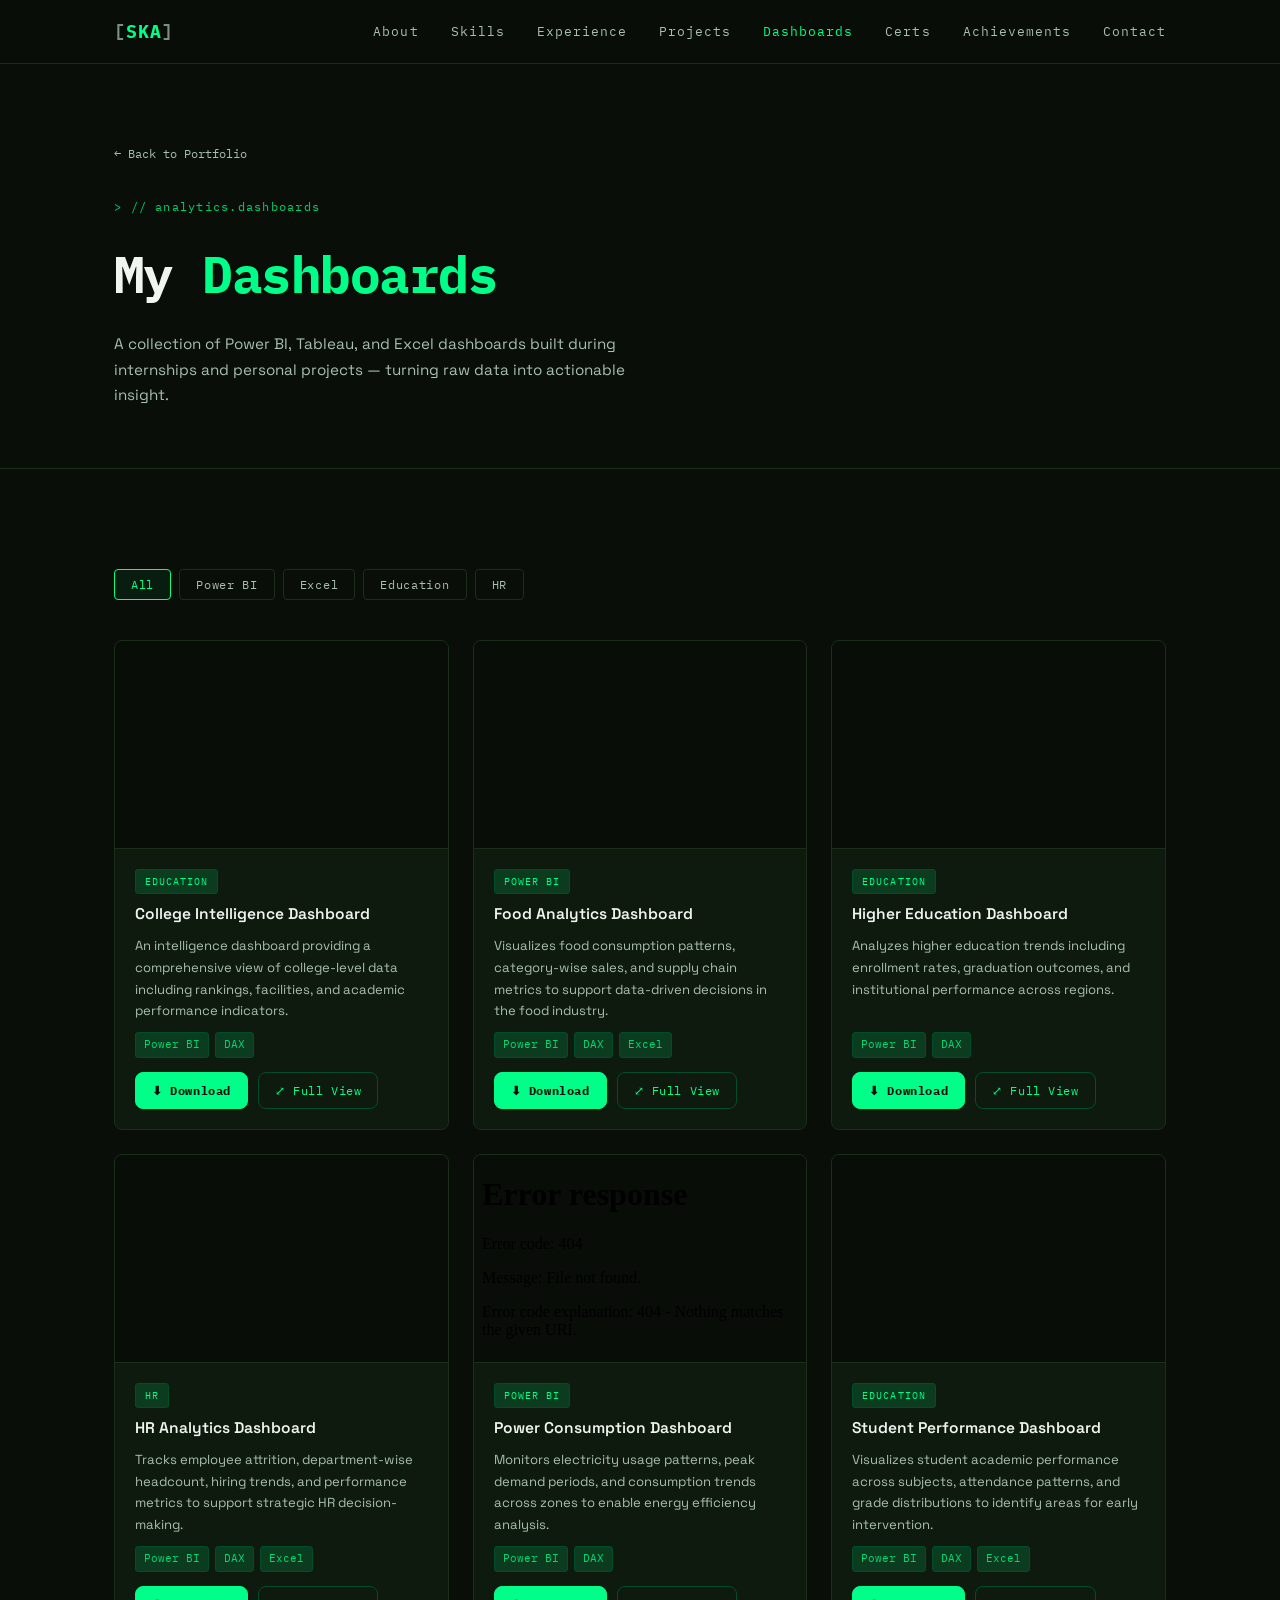
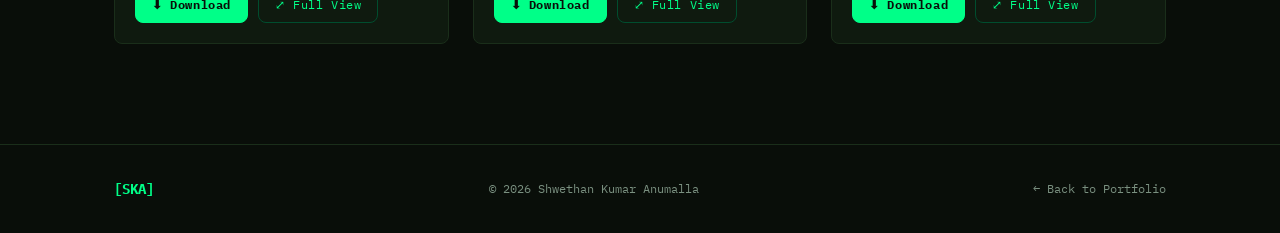
==== dashboards.html @ 6620950d "Added dashboard files" ====
<!DOCTYPE html>
<html lang="en">
<head>
  <meta charset="UTF-8" />
  <meta name="viewport" content="width=device-width, initial-scale=1.0" />
  <title>Dashboards – Shwethan Kumar Anumalla</title>
  <link rel="preconnect" href="https://fonts.googleapis.com" />
  <link rel="preconnect" href="https://fonts.gstatic.com" crossorigin />
  <link href="https://fonts.googleapis.com/css2?family=IBM+Plex+Mono:ital,wght@0,400;0,500;0,600;0,700;1,400&family=Space+Grotesk:wght@300;400;500;600;700&display=swap" rel="stylesheet" />
  <link rel="stylesheet" href="style.css" />
  <style>
    /* ── PAGE-SPECIFIC STYLES ── */
    .dash-hero {
      padding: 140px 0 60px;
      background: var(--bg);
      border-bottom: 1px solid var(--border);
    }
    .dash-hero-tag {
      font-family: var(--font-mono);
      font-size: 0.78rem;
      color: var(--green);
      letter-spacing: 0.1em;
      margin-bottom: 16px;
      opacity: 0.8;
    }
    .dash-hero-tag::before { content: '> '; }
    .dash-hero-title {
      font-family: var(--font-mono);
      font-size: clamp(1.8rem, 5vw, 3.2rem);
      font-weight: 700;
      letter-spacing: -0.03em;
      margin-bottom: 14px;
    }
    .dash-hero-title span { color: var(--green); }
    .dash-hero-sub {
      font-size: 0.95rem;
      color: var(--gray-light);
      max-width: 560px;
      line-height: 1.7;
    }

    /* ── FILTER BAR ── */
    .dash-filters {
      display: flex;
      flex-wrap: wrap;
      gap: 8px;
      margin-bottom: 40px;
    }
    .dash-filter {
      font-family: var(--font-mono);
      font-size: 0.73rem;
      padding: 7px 16px;
      border-radius: 4px;
      border: 1px solid var(--border);
      background: transparent;
      color: var(--gray-light);
      cursor: pointer;
      transition: all var(--transition);
      letter-spacing: 0.06em;
    }
    .dash-filter:hover,
    .dash-filter.active {
      border-color: var(--green);
      color: var(--green);
      background: rgba(0,255,136,0.06);
    }

    /* ── DASHBOARD GRID ── */
    .dash-grid {
      display: grid;
      grid-template-columns: repeat(auto-fill, minmax(320px, 1fr));
      gap: 24px;
    }

    /* ── DASHBOARD CARD ── */
    .dash-card {
      background: var(--card);
      border: 1px solid var(--border);
      border-radius: var(--radius);
      overflow: hidden;
      transition: all var(--transition);
      display: flex;
      flex-direction: column;
    }
    .dash-card:hover {
      border-color: var(--green-dark);
      box-shadow: 0 8px 40px rgba(0,255,136,0.1);
      transform: translateY(-4px);
    }
    .dash-card.hidden { display: none; }

    /* PDF preview area */
    .dash-preview {
      position: relative;
      width: 100%;
      aspect-ratio: 16 / 10;
      background: #080d08;
      border-bottom: 1px solid var(--border);
      overflow: hidden;
    }
    .dash-preview iframe {
      width: 100%;
      height: 100%;
      border: none;
      pointer-events: none;
    }
    .dash-preview-overlay {
      position: absolute;
      inset: 0;
      display: flex;
      align-items: center;
      justify-content: center;
      background: rgba(9,14,9,0.55);
      opacity: 0;
      transition: opacity var(--transition);
      cursor: pointer;
    }
    .dash-card:hover .dash-preview-overlay { opacity: 1; }
    .dash-preview-btn {
      font-family: var(--font-mono);
      font-size: 0.78rem;
      padding: 10px 22px;
      border-radius: var(--radius);
      border: 1px solid var(--green);
      color: var(--green);
      background: rgba(9,14,9,0.85);
      cursor: pointer;
      letter-spacing: 0.06em;
      transition: background var(--transition);
    }
    .dash-preview-btn:hover { background: rgba(0,255,136,0.12); }

    /* Card body */
    .dash-body {
      padding: 20px;
      flex: 1;
      display: flex;
      flex-direction: column;
      gap: 10px;
    }
    .dash-cat-badge {
      font-family: var(--font-mono);
      font-size: 0.65rem;
      letter-spacing: 0.1em;
      text-transform: uppercase;
      color: var(--green);
      background: var(--green-dim);
      border: 1px solid var(--green-dark);
      padding: 3px 9px;
      border-radius: 3px;
      width: fit-content;
    }
    .dash-title {
      font-size: 0.97rem;
      font-weight: 600;
      color: var(--white);
      line-height: 1.35;
    }
    .dash-desc {
      font-size: 0.82rem;
      color: var(--gray-light);
      line-height: 1.65;
      flex: 1;
    }
    .dash-tools {
      display: flex;
      flex-wrap: wrap;
      gap: 6px;
    }
    .dash-tool-tag {
      font-family: var(--font-mono);
      font-size: 0.68rem;
      padding: 3px 8px;
      border-radius: 3px;
      background: var(--green-dim);
      border: 1px solid var(--green-dark);
      color: var(--green-text);
    }
    .dash-actions {
      display: flex;
      gap: 10px;
      margin-top: 4px;
    }
    .dash-btn {
      font-family: var(--font-mono);
      font-size: 0.73rem;
      padding: 8px 16px;
      border-radius: var(--radius);
      cursor: pointer;
      transition: all var(--transition);
      letter-spacing: 0.05em;
      border: 1px solid var(--green-dark);
      color: var(--green);
      background: transparent;
      text-decoration: none;
      display: inline-flex;
      align-items: center;
      gap: 6px;
    }
    .dash-btn:hover {
      border-color: var(--green);
      background: rgba(0,255,136,0.08);
      box-shadow: 0 0 14px rgba(0,255,136,0.15);
    }
    .dash-btn.primary {
      background: var(--green);
      color: var(--bg);
      font-weight: 700;
      border-color: var(--green);
    }
    .dash-btn.primary:hover {
      background: transparent;
      color: var(--green);
    }

    /* ── LIGHTBOX MODAL ── */
    .modal-overlay {
      position: fixed;
      inset: 0;
      background: rgba(0,0,0,0.88);
      z-index: 2000;
      display: flex;
      align-items: center;
      justify-content: center;
      padding: 24px;
      opacity: 0;
      pointer-events: none;
      transition: opacity 0.25s ease;
    }
    .modal-overlay.open {
      opacity: 1;
      pointer-events: all;
    }
    .modal-box {
      background: var(--card);
      border: 1px solid var(--green-dark);
      border-radius: 10px;
      width: 100%;
      max-width: 960px;
      max-height: 90vh;
      display: flex;
      flex-direction: column;
      overflow: hidden;
      box-shadow: 0 0 60px rgba(0,255,136,0.12);
      transform: scale(0.96);
      transition: transform 0.25s ease;
    }
    .modal-overlay.open .modal-box { transform: scale(1); }
    .modal-header {
      display: flex;
      align-items: center;
      justify-content: space-between;
      padding: 14px 20px;
      border-bottom: 1px solid var(--border);
      background: #0c120c;
    }
    .modal-title {
      font-family: var(--font-mono);
      font-size: 0.82rem;
      color: var(--green);
      letter-spacing: 0.06em;
    }
    .modal-close {
      background: none;
      border: none;
      color: var(--gray-light);
      font-size: 1.3rem;
      cursor: pointer;
      line-height: 1;
      transition: color var(--transition);
      padding: 2px 6px;
    }
    .modal-close:hover { color: var(--green); }
    .modal-iframe-wrap {
      flex: 1;
      overflow: hidden;
    }
    .modal-iframe-wrap iframe {
      width: 100%;
      height: 100%;
      min-height: 70vh;
      border: none;
    }
    .modal-footer {
      padding: 12px 20px;
      border-top: 1px solid var(--border);
      display: flex;
      justify-content: flex-end;
      gap: 10px;
    }

    /* ── BACK LINK ── */
    .back-link {
      display: inline-flex;
      align-items: center;
      gap: 8px;
      font-family: var(--font-mono);
      font-size: 0.78rem;
      color: var(--gray-light);
      transition: color var(--transition);
      margin-bottom: 32px;
    }
    .back-link:hover { color: var(--green); }

    @media (max-width: 768px) {
      .dash-grid { grid-template-columns: 1fr; }
      .modal-box { max-height: 95vh; }
    }
  </style>
</head>
<body>

  <!-- NAVBAR -->
  <nav class="navbar" id="navbar">
    <div class="nav-container">
      <a href="index.html#hero" class="nav-logo">
        <span class="logo-bracket">[</span>SKA<span class="logo-bracket">]</span>
      </a>
      <ul class="nav-links" id="navLinks">
        <li><a href="index.html#about"          class="nav-link">About</a></li>
        <li><a href="index.html#skills"         class="nav-link">Skills</a></li>
        <li><a href="index.html#experience"     class="nav-link">Experience</a></li>
        <li><a href="index.html#projects"       class="nav-link">Projects</a></li>
        <li><a href="dashboards.html"           class="nav-link" style="color:var(--green)">Dashboards</a></li>
        <li><a href="index.html#certifications" class="nav-link">Certs</a></li>
        <li><a href="index.html#achievements"   class="nav-link">Achievements</a></li>
        <li><a href="index.html#contact"        class="nav-link">Contact</a></li>
      </ul>
      <button class="hamburger" id="hamburger" aria-label="Menu">
        <span></span><span></span><span></span>
      </button>
    </div>
  </nav>

  <!-- PAGE HERO -->
  <div class="dash-hero">
    <div class="container">
      <a href="index.html" class="back-link">← Back to Portfolio</a>
      <div class="dash-hero-tag">// analytics.dashboards</div>
      <h1 class="dash-hero-title">My <span>Dashboards</span></h1>
      <p class="dash-hero-sub">A collection of Power BI, Tableau, and Excel dashboards built during internships and personal projects — turning raw data into actionable insight.</p>
    </div>
  </div>

  <!-- DASHBOARDS SECTION -->
  <section class="section">
    <div class="container">

      <!-- Filters -->
      <div class="dash-filters fade-in">
        <button class="dash-filter active" data-filter="all">All</button>
        <button class="dash-filter" data-filter="powerbi">Power BI</button>
        <button class="dash-filter" data-filter="excel">Excel</button>
        <button class="dash-filter" data-filter="education">Education</button>
        <button class="dash-filter" data-filter="hr">HR</button>
      </div>

      <!-- Grid -->
      <div class="dash-grid fade-in" id="dashGrid">

        <!-- 1. College Intelligence Dashboard -->

        <div class="dash-card" data-cat="education">
          <div class="dash-preview">
            <iframe
              src="dashboards/College_Intelligence_Dashboard.pdf"
              title="College Intelligence Dashboard"></iframe>
            <div class="dash-preview-overlay"
              data-pdf="dashboards/College_Intelligence_Dashboard.pdf"
              data-title="College Intelligence Dashboard">
              <button class="dash-preview-btn">⤢ Expand</button>
            </div>
          </div>
          <div class="dash-body">
            <span class="dash-cat-badge">Education</span>
            <div class="dash-title">College Intelligence Dashboard</div>
            <p class="dash-desc">An intelligence dashboard providing a comprehensive view of college-level data including rankings, facilities, and academic performance indicators.</p>
            <div class="dash-tools">
              <span class="dash-tool-tag">Power BI</span>
              <span class="dash-tool-tag">DAX</span>
            </div>
            <div class="dash-actions">
              <a href="dashboards/College_Intelligence_Dashboard.pdf" download class="dash-btn primary">⬇ Download</a>
              <button class="dash-btn open-modal"
                data-pdf="dashboards/College_Intelligence_Dashboard.pdf"
                data-title="College Intelligence Dashboard">⤢ Full View</button>
            </div>
          </div>
        </div>

        <!-- 2. Food Dashboard -->
        <div class="dash-card" data-cat="powerbi">
          <div class="dash-preview">
            <iframe
              src="dashboards/fooddbshwethan.pdf#toolbar=0&navpanes=0&scrollbar=0"
              title="Food Analytics Dashboard"></iframe>
            <div class="dash-preview-overlay"
              data-pdf="dashboards/fooddbshwethan.pdf"
              data-title="Food Analytics Dashboard">
              <button class="dash-preview-btn">⤢ Expand</button>
            </div>
          </div>
          <div class="dash-body">
            <span class="dash-cat-badge">Power BI</span>
            <div class="dash-title">Food Analytics Dashboard</div>
            <p class="dash-desc">Visualizes food consumption patterns, category-wise sales, and supply chain metrics to support data-driven decisions in the food industry.</p>
            <div class="dash-tools">
              <span class="dash-tool-tag">Power BI</span>
              <span class="dash-tool-tag">DAX</span>
              <span class="dash-tool-tag">Excel</span>
            </div>
            <div class="dash-actions">
              <a href="dashboards/fooddbshwethan.pdf" download class="dash-btn primary">⬇ Download</a>
              <button class="dash-btn open-modal"
                data-pdf="dashboards/fooddbshwethan.pdf"
                data-title="Food Analytics Dashboard">⤢ Full View</button>
            </div>
          </div>
        </div>

        <!-- 3. Higher Education Dashboard -->
        <div class="dash-card" data-cat="education">
          <div class="dash-preview">
            <iframe
              src="dashboards/highereducationdbshwethan.pdf#toolbar=0&navpanes=0&scrollbar=0"
              title="Higher Education Dashboard"></iframe>
            <div class="dash-preview-overlay"
              data-pdf="dashboards/highereducationdbshwethan.pdf"
              data-title="Higher Education Dashboard">
              <button class="dash-preview-btn">⤢ Expand</button>
            </div>
          </div>
          <div class="dash-body">
            <span class="dash-cat-badge">Education</span>
            <div class="dash-title">Higher Education Dashboard</div>
            <p class="dash-desc">Analyzes higher education trends including enrollment rates, graduation outcomes, and institutional performance across regions.</p>
            <div class="dash-tools">
              <span class="dash-tool-tag">Power BI</span>
              <span class="dash-tool-tag">DAX</span>
            </div>
            <div class="dash-actions">
              <a href="dashboards/highereducationdbshwethan.pdf" download class="dash-btn primary">⬇ Download</a>
              <button class="dash-btn open-modal"
                data-pdf="dashboards/highereducationdbshwethan.pdf"
                data-title="Higher Education Dashboard">⤢ Full View</button>
            </div>
          </div>
        </div>

        <!-- 4. HR Dashboard -->
        <div class="dash-card" data-cat="hr">
          <div class="dash-preview">
            <iframe
              src="dashboards/hrdashboard.pdf#toolbar=0&navpanes=0&scrollbar=0"
              title="HR Analytics Dashboard"></iframe>
            <div class="dash-preview-overlay"
              data-pdf="dashboards/hrdashboard.pdf"
              data-title="HR Analytics Dashboard">
              <button class="dash-preview-btn">⤢ Expand</button>
            </div>
          </div>
          <div class="dash-body">
            <span class="dash-cat-badge">HR</span>
            <div class="dash-title">HR Analytics Dashboard</div>
            <p class="dash-desc">Tracks employee attrition, department-wise headcount, hiring trends, and performance metrics to support strategic HR decision-making.</p>
            <div class="dash-tools">
              <span class="dash-tool-tag">Power BI</span>
              <span class="dash-tool-tag">DAX</span>
              <span class="dash-tool-tag">Excel</span>
            </div>
            <div class="dash-actions">
              <a href="dashboards/hrdashboard.pdf" download class="dash-btn primary">⬇ Download</a>
              <button class="dash-btn open-modal"
                data-pdf="dashboards/hrdashboard.pdf"
                data-title="HR Analytics Dashboard">⤢ Full View</button>
            </div>
          </div>
        </div>

        <!-- 5. Power Consumption Dashboard -->
        <div class="dash-card" data-cat="powerbi">
          <div class="dash-preview">
            <iframe
              src="dashboards/powerconsumptiondashboard (1).pdf#toolbar=0&navpanes=0&scrollbar=0"
              title="Power Consumption Dashboard"></iframe>
            <div class="dash-preview-overlay"
              data-pdf="dashboards/powerconsumptiondashboard (1).pdf"
              data-title="Power Consumption Dashboard">
              <button class="dash-preview-btn">⤢ Expand</button>
            </div>
          </div>
          <div class="dash-body">
            <span class="dash-cat-badge">Power BI</span>
            <div class="dash-title">Power Consumption Dashboard</div>
            <p class="dash-desc">Monitors electricity usage patterns, peak demand periods, and consumption trends across zones to enable energy efficiency analysis.</p>
            <div class="dash-tools">
              <span class="dash-tool-tag">Power BI</span>
              <span class="dash-tool-tag">DAX</span>
            </div>
            <div class="dash-actions">
              <a href="dashboards/powerconsumptiondashboard (1).pdf" download class="dash-btn primary">⬇ Download</a>
              <button class="dash-btn open-modal"
                data-pdf="dashboards/powerconsumptiondashboard (1).pdf"
                data-title="Power Consumption Dashboard">⤢ Full View</button>
            </div>
          </div>
        </div>

        <!-- 6. Student Performance Dashboard -->
        <div class="dash-card" data-cat="education">
          <div class="dash-preview">
            <iframe
              src="dashboards/studentperformancedbshwethan.pdf#toolbar=0&navpanes=0&scrollbar=0"
              title="Student Performance Dashboard"></iframe>
            <div class="dash-preview-overlay"
              data-pdf="dashboards/studentperformancedbshwethan.pdf"
              data-title="Student Performance Dashboard">
              <button class="dash-preview-btn">⤢ Expand</button>
            </div>
          </div>
          <div class="dash-body">
            <span class="dash-cat-badge">Education</span>
            <div class="dash-title">Student Performance Dashboard</div>
            <p class="dash-desc">Visualizes student academic performance across subjects, attendance patterns, and grade distributions to identify areas for early intervention.</p>
            <div class="dash-tools">
              <span class="dash-tool-tag">Power BI</span>
              <span class="dash-tool-tag">DAX</span>
              <span class="dash-tool-tag">Excel</span>
            </div>
            <div class="dash-actions">
              <a href="dashboards/studentperformancedbshwethan.pdf" download class="dash-btn primary">⬇ Download</a>
              <button class="dash-btn open-modal"
                data-pdf="dashboards/studentperformancedbshwethan.pdf"
                data-title="Student Performance Dashboard">⤢ Full View</button>
            </div>
          </div>
        </div>

      </div>
    </div>
  </section>

  <!-- LIGHTBOX MODAL -->
  <div class="modal-overlay" id="modalOverlay" role="dialog" aria-modal="true" aria-label="Dashboard viewer">
    <div class="modal-box">
      <div class="modal-header">
        <span class="modal-title" id="modalTitle">Dashboard</span>
        <button class="modal-close" id="modalClose" aria-label="Close">✕</button>
      </div>
      <div class="modal-iframe-wrap">
        <iframe id="modalIframe" src="" title="Dashboard PDF viewer"></iframe>
      </div>
      <div class="modal-footer">
        <a id="modalDownload" href="#" download class="dash-btn primary">⬇ Download PDF</a>
        <button class="dash-btn" id="modalCloseBtn">Close</button>
      </div>
    </div>
  </div>

  <!-- FOOTER -->
  <footer class="footer">
    <div class="container">
      <div class="footer-inner">
        <span class="footer-logo">[SKA]</span>
        <span class="footer-copy">© 2026 Shwethan Kumar Anumalla</span>
        <a href="index.html" class="footer-link">← Back to Portfolio</a>
      </div>
    </div>
  </footer>

  <script>
    'use strict';

    // ── NAVBAR ──
    const navbar    = document.getElementById('navbar');
    const hamburger = document.getElementById('hamburger');
    const navLinks  = document.getElementById('navLinks');

    window.addEventListener('scroll', () => {
      navbar.classList.toggle('scrolled', window.scrollY > 40);
    });
    hamburger.addEventListener('click', () => {
      hamburger.classList.toggle('open');
      navLinks.classList.toggle('open');
    });

    // ── FADE-IN ──
    const fadeEls = document.querySelectorAll('.fade-in');
    const observer = new IntersectionObserver((entries) => {
      entries.forEach(entry => {
        if (entry.isIntersecting) {
          entry.target.classList.add('visible');
          observer.unobserve(entry.target);
        }
      });
    }, { threshold: 0.1 });
    fadeEls.forEach(el => observer.observe(el));

    // ── FILTER ──
    const filterBtns = document.querySelectorAll('.dash-filter');
    const dashCards  = document.querySelectorAll('.dash-card');

    filterBtns.forEach(btn => {
      btn.addEventListener('click', () => {
        filterBtns.forEach(b => b.classList.remove('active'));
        btn.classList.add('active');
        const filter = btn.dataset.filter;
        dashCards.forEach(card => {
          card.classList.toggle('hidden', filter !== 'all' && card.dataset.cat !== filter);
        });
      });
    });

    // ── MODAL ──
    const overlay       = document.getElementById('modalOverlay');
    const modalIframe   = document.getElementById('modalIframe');
    const modalTitle    = document.getElementById('modalTitle');
    const modalDownload = document.getElementById('modalDownload');
    const modalClose    = document.getElementById('modalClose');
    const modalCloseBtn = document.getElementById('modalCloseBtn');

    function openModal(pdf, title) {
      modalIframe.src = pdf;
      modalTitle.textContent = title;
      modalDownload.href = pdf;
      modalDownload.setAttribute('download', title + '.pdf');
      overlay.classList.add('open');
      document.body.style.overflow = 'hidden';
    }

    function closeModal() {
      overlay.classList.remove('open');
      document.body.style.overflow = '';
      setTimeout(() => { modalIframe.src = ''; }, 300);
    }

    // Open via card overlay (hover expand)
    document.querySelectorAll('.dash-preview-overlay').forEach(el => {
      el.addEventListener('click', () => openModal(el.dataset.pdf, el.dataset.title));
    });

    // Open via "Full View" button
    document.querySelectorAll('.open-modal').forEach(btn => {
      btn.addEventListener('click', () => openModal(btn.dataset.pdf, btn.dataset.title));
    });

    modalClose.addEventListener('click', closeModal);
    modalCloseBtn.addEventListener('click', closeModal);
    overlay.addEventListener('click', e => { if (e.target === overlay) closeModal(); });
    document.addEventListener('keydown', e => { if (e.key === 'Escape') closeModal(); });
  </script>
</body>
</html>
---- style.css ----
/* ============================================================
   SHWETHAN KUMAR ANUMALLA – PORTFOLIO
   Theme: Terminal / Hacker Phosphor Green
   ============================================================ */

:root {
  --bg: #090e09;
  --bg-alt: #0c130c;
  --card: #0f1a0f;
  --card-hover: #132013;
  --border: #1a2e1a;
  --border-glow: #00ff8855;
  --green: #00ff88;
  --green-mid: #00cc66;
  --green-dim: #00995044;
  --green-dark: #004d2e;
  --green-text: #00ff88cc;
  --white: #f0f5f0;
  --gray: #7a9080;
  --gray-light: #a8bfb0;
  --font-mono: 'IBM Plex Mono', monospace;
  --font-sans: 'Space Grotesk', sans-serif;
  --nav-h: 64px;
  --radius: 8px;
  --transition: 0.25s ease;
}

*, *::before, *::after { box-sizing: border-box; margin: 0; padding: 0; }

html { scroll-behavior: smooth; font-size: 16px; }

body {
  background: var(--bg);
  color: var(--white);
  font-family: var(--font-sans);
  line-height: 1.65;
  overflow-x: hidden;
}

a { color: inherit; text-decoration: none; }
ul { list-style: none; }
img { max-width: 100%; }

/* ============================================================
   SCROLLBAR
   ============================================================ */
::-webkit-scrollbar { width: 6px; }
::-webkit-scrollbar-track { background: var(--bg); }
::-webkit-scrollbar-thumb { background: var(--green-dark); border-radius: 3px; }

/* ============================================================
   UTILITIES
   ============================================================ */
.container {
  max-width: 1100px;
  margin: 0 auto;
  padding: 0 24px;
}

.accent { color: var(--green); }

.section {
  padding: 100px 0;
}
.section-alt {
  background: var(--bg-alt);
}

.section-header {
  display: flex;
  align-items: center;
  gap: 16px;
  margin-bottom: 60px;
}
.section-num {
  font-family: var(--font-mono);
  font-size: 0.8rem;
  color: var(--green);
  letter-spacing: 2px;
}
.section-title {
  font-family: var(--font-mono);
  font-size: clamp(1.4rem, 3vw, 1.9rem);
  font-weight: 600;
  letter-spacing: -0.02em;
}
.section-line {
  flex: 1;
  height: 1px;
  background: linear-gradient(to right, var(--border), transparent);
  max-width: 400px;
}

/* ============================================================
   NAVBAR
   ============================================================ */
.navbar {
  position: fixed;
  top: 0; left: 0; right: 0;
  height: var(--nav-h);
  z-index: 1000;
  background: rgba(9, 14, 9, 0.92);
  backdrop-filter: blur(12px);
  border-bottom: 1px solid var(--border);
  transition: border-color var(--transition);
}
.navbar.scrolled { border-bottom-color: var(--green-dark); }

.nav-container {
  max-width: 1100px;
  margin: 0 auto;
  padding: 0 24px;
  height: 100%;
  display: flex;
  align-items: center;
  justify-content: space-between;
}

.nav-logo {
  font-family: var(--font-mono);
  font-size: 1.1rem;
  font-weight: 700;
  color: var(--green);
  letter-spacing: 0.05em;
}
.logo-bracket { color: var(--gray); }

.nav-links {
  display: flex;
  gap: 32px;
  align-items: center;
}
.nav-link {
  font-family: var(--font-mono);
  font-size: 0.8rem;
  letter-spacing: 0.08em;
  color: var(--gray-light);
  transition: color var(--transition);
  position: relative;
}
.nav-link::after {
  content: '';
  position: absolute;
  bottom: -4px; left: 0;
  width: 0; height: 1px;
  background: var(--green);
  transition: width var(--transition);
}
.nav-link:hover { color: var(--green); }
.nav-link:hover::after { width: 100%; }

.hamburger {
  display: none;
  flex-direction: column;
  gap: 5px;
  background: none;
  border: none;
  cursor: pointer;
  padding: 4px;
}
.hamburger span {
  display: block;
  width: 24px; height: 2px;
  background: var(--green);
  border-radius: 2px;
  transition: all 0.3s ease;
}
.hamburger.open span:nth-child(1) { transform: translateY(7px) rotate(45deg); }
.hamburger.open span:nth-child(2) { opacity: 0; }
.hamburger.open span:nth-child(3) { transform: translateY(-7px) rotate(-45deg); }

/* ============================================================
   HERO
   ============================================================ */
.hero {
  position: relative;
  min-height: 100vh;
  display: flex;
  align-items: center;
  overflow: hidden;
}

#particleCanvas {
  position: absolute;
  inset: 0;
  pointer-events: none;
}

.scanlines {
  position: absolute;
  inset: 0;
  background: repeating-linear-gradient(
    0deg,
    transparent,
    transparent 2px,
    rgba(0,255,136,0.015) 2px,
    rgba(0,255,136,0.015) 4px
  );
  pointer-events: none;
  z-index: 1;
}

.hero-content {
  position: relative;
  z-index: 2;
  max-width: 1100px;
  margin: 0 auto;
  padding: 0 24px;
  padding-top: var(--nav-h);
}

.hero-tag {
  font-family: var(--font-mono);
  font-size: 0.78rem;
  color: var(--green);
  letter-spacing: 0.1em;
  margin-bottom: 20px;
  opacity: 0.8;
}
.hero-tag::before { content: '> '; }

.hero-name {
  font-family: var(--font-mono);
  font-size: clamp(2.2rem, 7vw, 5rem);
  font-weight: 700;
  line-height: 1.1;
  letter-spacing: -0.03em;
  margin-bottom: 24px;
}
.name-accent {
  color: var(--green);
  text-shadow: 0 0 40px rgba(0,255,136,0.35);
}

.hero-role {
  font-family: var(--font-mono);
  font-size: clamp(1rem, 2.5vw, 1.4rem);
  color: var(--gray-light);
  margin-bottom: 20px;
  min-height: 2rem;
}
.role-prefix { color: var(--green); }
.typed-text { color: var(--green); }
.cursor-blink {
  color: var(--green);
  animation: blink 1s step-end infinite;
}
@keyframes blink { 50% { opacity: 0; } }

.hero-bio {
  font-size: 1rem;
  color: var(--gray-light);
  max-width: 520px;
  margin-bottom: 36px;
  line-height: 1.7;
}

.hero-cta {
  display: flex;
  gap: 16px;
  flex-wrap: wrap;
  margin-bottom: 56px;
}

.btn {
  font-family: var(--font-mono);
  font-size: 0.82rem;
  letter-spacing: 0.08em;
  padding: 12px 28px;
  border-radius: var(--radius);
  cursor: pointer;
  transition: all var(--transition);
  border: 1px solid transparent;
}
.btn-primary {
  background: var(--green);
  color: var(--bg);
  font-weight: 700;
}
.btn-primary:hover {
  background: transparent;
  color: var(--green);
  border-color: var(--green);
  box-shadow: 0 0 20px rgba(0,255,136,0.25);
}
.btn-ghost {
  background: transparent;
  color: var(--green);
  border-color: var(--green-dark);
}
.btn-ghost:hover {
  border-color: var(--green);
  box-shadow: 0 0 20px rgba(0,255,136,0.15);
}

.hero-stats {
  display: flex;
  align-items: center;
  gap: 0;
  flex-wrap: wrap;
}
.stat {
  padding: 8px 24px;
  display: flex;
  flex-direction: column;
  align-items: center;
}
.stat:first-child { padding-left: 0; }
.stat-val {
  font-family: var(--font-mono);
  font-size: 1.6rem;
  font-weight: 700;
  color: var(--green);
  line-height: 1;
}
.stat-label {
  font-size: 0.72rem;
  color: var(--gray);
  letter-spacing: 0.06em;
  margin-top: 4px;
  white-space: nowrap;
}
.stat-div {
  width: 1px;
  height: 36px;
  background: var(--border);
}

.hero-scroll-hint {
  position: absolute;
  bottom: 32px;
  left: 50%;
  transform: translateX(-50%);
  font-family: var(--font-mono);
  font-size: 0.72rem;
  color: var(--gray);
  letter-spacing: 0.15em;
  animation: float 2.5s ease-in-out infinite;
  z-index: 2;
}
@keyframes float {
  0%, 100% { transform: translateX(-50%) translateY(0); }
  50% { transform: translateX(-50%) translateY(6px); }
}

/* ============================================================
   FADE-IN SCROLL ANIMATIONS
   ============================================================ */
.fade-in {
  opacity: 0;
  transform: translateY(28px);
  transition: opacity 0.65s ease, transform 0.65s ease;
}
.fade-in.visible {
  opacity: 1;
  transform: translateY(0);
}

/* ============================================================
   ABOUT
   ============================================================ */
.about-grid {
  display: grid;
  grid-template-columns: 1fr 1fr;
  gap: 60px;
  align-items: start;
}
.about-text p {
  color: var(--gray-light);
  margin-bottom: 16px;
  font-size: 0.97rem;
  line-height: 1.75;
}
.about-text p strong { color: var(--white); }
.about-location {
  display: flex;
  align-items: center;
  gap: 10px;
  font-family: var(--font-mono);
  font-size: 0.82rem;
  color: var(--green);
  margin-top: 24px;
}
.accent-dot {
  width: 8px; height: 8px;
  border-radius: 50%;
  background: var(--green);
  box-shadow: 0 0 8px var(--green);
  animation: pulse-dot 2s ease-in-out infinite;
}
@keyframes pulse-dot {
  0%, 100% { box-shadow: 0 0 4px var(--green); }
  50% { box-shadow: 0 0 14px var(--green); }
}

.edu-label {
  font-family: var(--font-mono);
  font-size: 0.75rem;
  color: var(--green);
  letter-spacing: 0.1em;
  margin-bottom: 16px;
}
.edu-list { display: flex; flex-direction: column; gap: 2px; }
.edu-item {
  display: flex;
  gap: 20px;
  padding: 14px 16px;
  border-left: 2px solid var(--border);
  transition: border-color var(--transition);
}
.edu-item:hover { border-left-color: var(--green); }
.edu-year {
  font-family: var(--font-mono);
  font-size: 0.72rem;
  color: var(--gray);
  min-width: 80px;
  padding-top: 2px;
}
.edu-degree {
  font-size: 0.9rem;
  font-weight: 600;
  color: var(--white);
}
.edu-school {
  font-size: 0.8rem;
  color: var(--gray-light);
  margin-top: 2px;
}
.edu-score {
  font-family: var(--font-mono);
  font-size: 0.78rem;
  color: var(--green);
  margin-top: 4px;
}

/* ============================================================
   SKILLS
   ============================================================ */
.skills-grid {
  display: grid;
  grid-template-columns: repeat(auto-fit, minmax(220px, 1fr));
  gap: 28px;
  margin-bottom: 56px;
}
.skill-category {
  background: var(--card);
  border: 1px solid var(--border);
  border-radius: var(--radius);
  padding: 20px;
  transition: border-color var(--transition), box-shadow var(--transition);
}
.skill-category:hover {
  border-color: var(--green-dark);
  box-shadow: 0 0 20px rgba(0,255,136,0.07);
}
.skill-cat-label {
  font-family: var(--font-mono);
  font-size: 0.72rem;
  color: var(--green);
  letter-spacing: 0.1em;
  margin-bottom: 14px;
}
.skill-tags { display: flex; flex-wrap: wrap; gap: 8px; }
.skill-tag {
  font-family: var(--font-mono);
  font-size: 0.75rem;
  padding: 4px 10px;
  border-radius: 4px;
  border: 1px solid var(--border);
  color: var(--gray-light);
  transition: all var(--transition);
  cursor: default;
}
.skill-tag:hover {
  border-color: var(--green);
  color: var(--green);
  box-shadow: 0 0 10px rgba(0,255,136,0.2);
}

.skill-bars {
  display: grid;
  grid-template-columns: repeat(auto-fit, minmax(280px, 1fr));
  gap: 20px;
}
.skill-bar-item {}
.skill-bar-header {
  display: flex;
  justify-content: space-between;
  font-family: var(--font-mono);
  font-size: 0.78rem;
  color: var(--gray-light);
  margin-bottom: 8px;
}
.skill-pct { color: var(--green); }
.skill-bar-track {
  height: 4px;
  background: var(--border);
  border-radius: 2px;
  overflow: hidden;
}
.skill-bar-fill {
  height: 100%;
  width: 0;
  background: linear-gradient(to right, var(--green-dark), var(--green));
  border-radius: 2px;
  transition: width 1.2s cubic-bezier(0.4, 0, 0.2, 1);
  box-shadow: 0 0 8px rgba(0,255,136,0.4);
}

/* ============================================================
   EXPERIENCE TIMELINE
   ============================================================ */
.timeline {
  position: relative;
  padding-left: 28px;
}
.timeline::before {
  content: '';
  position: absolute;
  left: 0; top: 8px; bottom: 0;
  width: 1px;
  background: linear-gradient(to bottom, var(--green), var(--border));
}
.timeline-item {
  position: relative;
  margin-bottom: 24px;
}
.timeline-dot {
  position: absolute;
  left: -34px;
  top: 20px;
  width: 12px; height: 12px;
  border-radius: 50%;
  background: var(--green);
  border: 2px solid var(--bg);
  box-shadow: 0 0 8px rgba(0,255,136,0.6);
}
.timeline-card {
  background: var(--card);
  border: 1px solid var(--border);
  border-radius: var(--radius);
  padding: 20px 24px;
  transition: border-color var(--transition), box-shadow var(--transition), transform var(--transition);
}
.timeline-card:hover {
  border-color: var(--green-dark);
  box-shadow: 0 0 24px rgba(0,255,136,0.08);
  transform: translateX(4px);
}
.tl-header {
  display: flex;
  justify-content: space-between;
  align-items: flex-start;
  gap: 16px;
  flex-wrap: wrap;
  margin-bottom: 12px;
}
.tl-role {
  font-size: 0.97rem;
  font-weight: 600;
  color: var(--white);
}
.tl-company {
  font-family: var(--font-mono);
  font-size: 0.78rem;
  color: var(--green);
  margin-top: 4px;
}
.tl-meta {
  display: flex;
  flex-direction: column;
  align-items: flex-end;
  gap: 4px;
}
.tl-date {
  font-family: var(--font-mono);
  font-size: 0.72rem;
  color: var(--gray);
}
.tl-location {
  font-family: var(--font-mono);
  font-size: 0.68rem;
  padding: 2px 8px;
  border-radius: 3px;
  border: 1px solid var(--green-dark);
  color: var(--green);
  letter-spacing: 0.06em;
}
.tl-bullets {
  padding-left: 16px;
  list-style: none;
}
.tl-bullets li {
  position: relative;
  font-size: 0.85rem;
  color: var(--gray-light);
  padding-left: 14px;
  margin-bottom: 6px;
}
.tl-bullets li::before {
  content: '▸';
  position: absolute;
  left: 0;
  color: var(--green);
  font-size: 0.7rem;
  top: 2px;
}
.tl-tags { display: flex; flex-wrap: wrap; gap: 8px; margin-top: 4px; }
.tl-tag {
  font-family: var(--font-mono);
  font-size: 0.7rem;
  padding: 3px 9px;
  border-radius: 3px;
  background: var(--green-dim);
  border: 1px solid var(--green-dark);
  color: var(--green-text);
}

/* ============================================================
   PROJECTS
   ============================================================ */
.projects-grid {
  display: grid;
  grid-template-columns: repeat(auto-fit, minmax(300px, 1fr));
  gap: 24px;
}
.project-card {
  background: var(--card);
  border: 1px solid var(--border);
  border-radius: var(--radius);
  padding: 28px;
  position: relative;
  transition: all var(--transition);
  overflow: hidden;
}
.project-card::before {
  content: '';
  position: absolute;
  top: 0; left: 0; right: 0;
  height: 2px;
  background: linear-gradient(to right, var(--green-dark), var(--green));
  opacity: 0;
  transition: opacity var(--transition);
}
.project-card:hover {
  border-color: var(--green-dark);
  box-shadow: 0 8px 40px rgba(0,255,136,0.1);
  transform: translateY(-4px);
}
.project-card:hover::before { opacity: 1; }

.project-number {
  font-family: var(--font-mono);
  font-size: 3rem;
  font-weight: 700;
  color: var(--border);
  position: absolute;
  top: 16px; right: 20px;
  line-height: 1;
  transition: color var(--transition);
}
.project-card:hover .project-number { color: var(--green-dark); }

.project-header {
  display: flex;
  align-items: center;
  gap: 12px;
  margin-bottom: 14px;
}
.project-icon { font-size: 1.4rem; }
.project-title {
  font-size: 1rem;
  font-weight: 600;
  color: var(--white);
  line-height: 1.3;
}
.project-desc {
  font-size: 0.85rem;
  color: var(--gray-light);
  line-height: 1.7;
  margin-bottom: 18px;
}
.project-tags { display: flex; flex-wrap: wrap; gap: 7px; margin-bottom: 20px; }
.proj-tag {
  font-family: var(--font-mono);
  font-size: 0.68rem;
  padding: 3px 8px;
  border-radius: 3px;
  background: var(--green-dim);
  border: 1px solid var(--green-dark);
  color: var(--green-text);
}
.project-link {
  font-family: var(--font-mono);
  font-size: 0.78rem;
  color: var(--green);
  transition: gap var(--transition), letter-spacing var(--transition);
  letter-spacing: 0;
}
.project-link:hover { letter-spacing: 0.05em; }

/* ============================================================
   CERTIFICATIONS
   ============================================================ */
.cert-filters {
  display: flex;
  flex-wrap: wrap;
  gap: 8px;
  margin-bottom: 36px;
}
.cert-filter {
  font-family: var(--font-mono);
  font-size: 0.73rem;
  padding: 7px 16px;
  border-radius: 4px;
  border: 1px solid var(--border);
  background: transparent;
  color: var(--gray-light);
  cursor: pointer;
  transition: all var(--transition);
  letter-spacing: 0.06em;
}
.cert-filter:hover, .cert-filter.active {
  border-color: var(--green);
  color: var(--green);
  background: rgba(0,255,136,0.06);
}

.cert-grid {
  display: grid;
  grid-template-columns: repeat(auto-fill, minmax(220px, 1fr));
  gap: 14px;
}
.cert-card {
  background: var(--card);
  border: 1px solid var(--border);
  border-radius: var(--radius);
  padding: 16px;
  transition: all var(--transition);
}
.cert-card:hover {
  border-color: var(--green-dark);
  box-shadow: 0 0 16px rgba(0,255,136,0.07);
  transform: translateY(-2px);
}
.cert-card.hidden { display: none; }
.cert-issuer {
  font-family: var(--font-mono);
  font-size: 0.65rem;
  color: var(--green);
  letter-spacing: 0.1em;
  margin-bottom: 6px;
  text-transform: uppercase;
}
.cert-name {
  font-size: 0.82rem;
  color: var(--white);
  line-height: 1.4;
}
.cert-date {
  font-family: var(--font-mono);
  font-size: 0.68rem;
  color: var(--gray);
  margin-top: 6px;
}

/* ============================================================
   ACHIEVEMENTS
   ============================================================ */
.achievements-grid {
  display: grid;
  grid-template-columns: repeat(auto-fit, minmax(280px, 1fr));
  gap: 20px;
}
.ach-card {
  display: flex;
  align-items: flex-start;
  gap: 16px;
  background: var(--card);
  border: 1px solid var(--border);
  border-radius: var(--radius);
  padding: 20px;
  transition: all var(--transition);
}
.ach-card:hover {
  border-color: var(--green-dark);
  box-shadow: 0 0 20px rgba(0,255,136,0.08);
  transform: translateY(-2px);
}
.ach-icon { font-size: 1.5rem; flex-shrink: 0; }
.ach-title {
  font-size: 0.9rem;
  font-weight: 600;
  color: var(--white);
  margin-bottom: 4px;
}
.ach-sub {
  font-size: 0.8rem;
  color: var(--gray-light);
  line-height: 1.5;
}

/* ============================================================
   CONTACT
   ============================================================ */
.contact-wrapper {
  display: grid;
  grid-template-columns: 1fr 1fr;
  gap: 60px;
  align-items: start;
}
.contact-intro {
  font-size: 1rem;
  color: var(--gray-light);
  line-height: 1.7;
  margin-bottom: 36px;
}
.contact-items { display: flex; flex-direction: column; gap: 16px; margin-bottom: 32px; }
.contact-item {
  display: flex;
  align-items: center;
  gap: 14px;
  font-size: 0.9rem;
  color: var(--gray-light);
  transition: color var(--transition);
}
.contact-item:hover { color: var(--green); }
.contact-icon {
  font-size: 1rem;
  color: var(--green);
  width: 24px;
  text-align: center;
}
.social-links { display: flex; gap: 14px; }
.social-link {
  width: 40px; height: 40px;
  border-radius: 6px;
  border: 1px solid var(--border);
  display: flex;
  align-items: center;
  justify-content: center;
  color: var(--gray-light);
  transition: all var(--transition);
}
.social-link:hover {
  border-color: var(--green);
  color: var(--green);
  box-shadow: 0 0 14px rgba(0,255,136,0.2);
}

/* Terminal box */
.terminal-box {
  background: #080d08;
  border: 1px solid var(--green-dark);
  border-radius: 8px;
  overflow: hidden;
  box-shadow: 0 0 40px rgba(0,255,136,0.08);
}
.terminal-header {
  display: flex;
  align-items: center;
  gap: 7px;
  padding: 10px 16px;
  background: #0c120c;
  border-bottom: 1px solid var(--border);
}
.t-dot {
  width: 10px; height: 10px;
  border-radius: 50%;
}
.t-dot.red { background: #ff5f57; }
.t-dot.yellow { background: #febc2e; }
.t-dot.green { background: #28c840; }
.t-title {
  font-family: var(--font-mono);
  font-size: 0.72rem;
  color: var(--gray);
  margin-left: 8px;
}
.terminal-body {
  padding: 20px;
  font-family: var(--font-mono);
  font-size: 0.82rem;
  line-height: 2;
}
.t-line { color: var(--gray-light); }
.t-prompt { color: var(--green); margin-right: 10px; }
.t-output { color: var(--gray); padding-left: 20px; }
.t-green { color: var(--green); }
.cursor-blink-sm {
  color: var(--green);
  animation: blink 1s step-end infinite;
}

/* ============================================================
   FOOTER
   ============================================================ */
.footer {
  padding: 32px 0;
  border-top: 1px solid var(--border);
  background: var(--bg);
}
.footer-inner {
  display: flex;
  align-items: center;
  justify-content: space-between;
  flex-wrap: wrap;
  gap: 16px;
}
.footer-logo {
  font-family: var(--font-mono);
  font-size: 0.9rem;
  font-weight: 700;
  color: var(--green);
}
.footer-copy {
  font-family: var(--font-mono);
  font-size: 0.72rem;
  color: var(--gray);
}
.footer-link {
  font-family: var(--font-mono);
  font-size: 0.72rem;
  color: var(--gray);
  transition: color var(--transition);
}
.footer-link:hover { color: var(--green); }

/* ============================================================
   RESPONSIVE
   ============================================================ */
@media (max-width: 768px) {
  .nav-links {
    position: fixed;
    top: var(--nav-h); left: 0; right: 0;
    background: rgba(9,14,9,0.97);
    border-bottom: 1px solid var(--border);
    flex-direction: column;
    padding: 24px;
    gap: 20px;
    transform: translateY(-120%);
    transition: transform 0.35s ease;
    backdrop-filter: blur(12px);
  }
  .nav-links.open { transform: translateY(0); }
  .hamburger { display: flex; }
  .nav-link { font-size: 0.9rem; }

  .about-grid { grid-template-columns: 1fr; gap: 40px; }
  .contact-wrapper { grid-template-columns: 1fr; gap: 40px; }

  .hero-stats {
    gap: 4px;
    justify-content: flex-start;
  }
  .stat { padding: 8px 12px; }
  .stat:first-child { padding-left: 0; }
  .stat-val { font-size: 1.2rem; }

  .section { padding: 70px 0; }
  .section-header { margin-bottom: 40px; }

  .tl-header { flex-direction: column; }
  .tl-meta { align-items: flex-start; }

  .footer-inner { flex-direction: column; text-align: center; }
}

@media (max-width: 480px) {
  .hero-name { font-size: 2rem; }
  .projects-grid { grid-template-columns: 1fr; }
  .achievements-grid { grid-template-columns: 1fr; }
  .cert-grid { grid-template-columns: repeat(auto-fill, minmax(160px, 1fr)); }
  .stat-div { display: none; }
  .hero-stats { gap: 20px; justify-content: flex-start; }
}
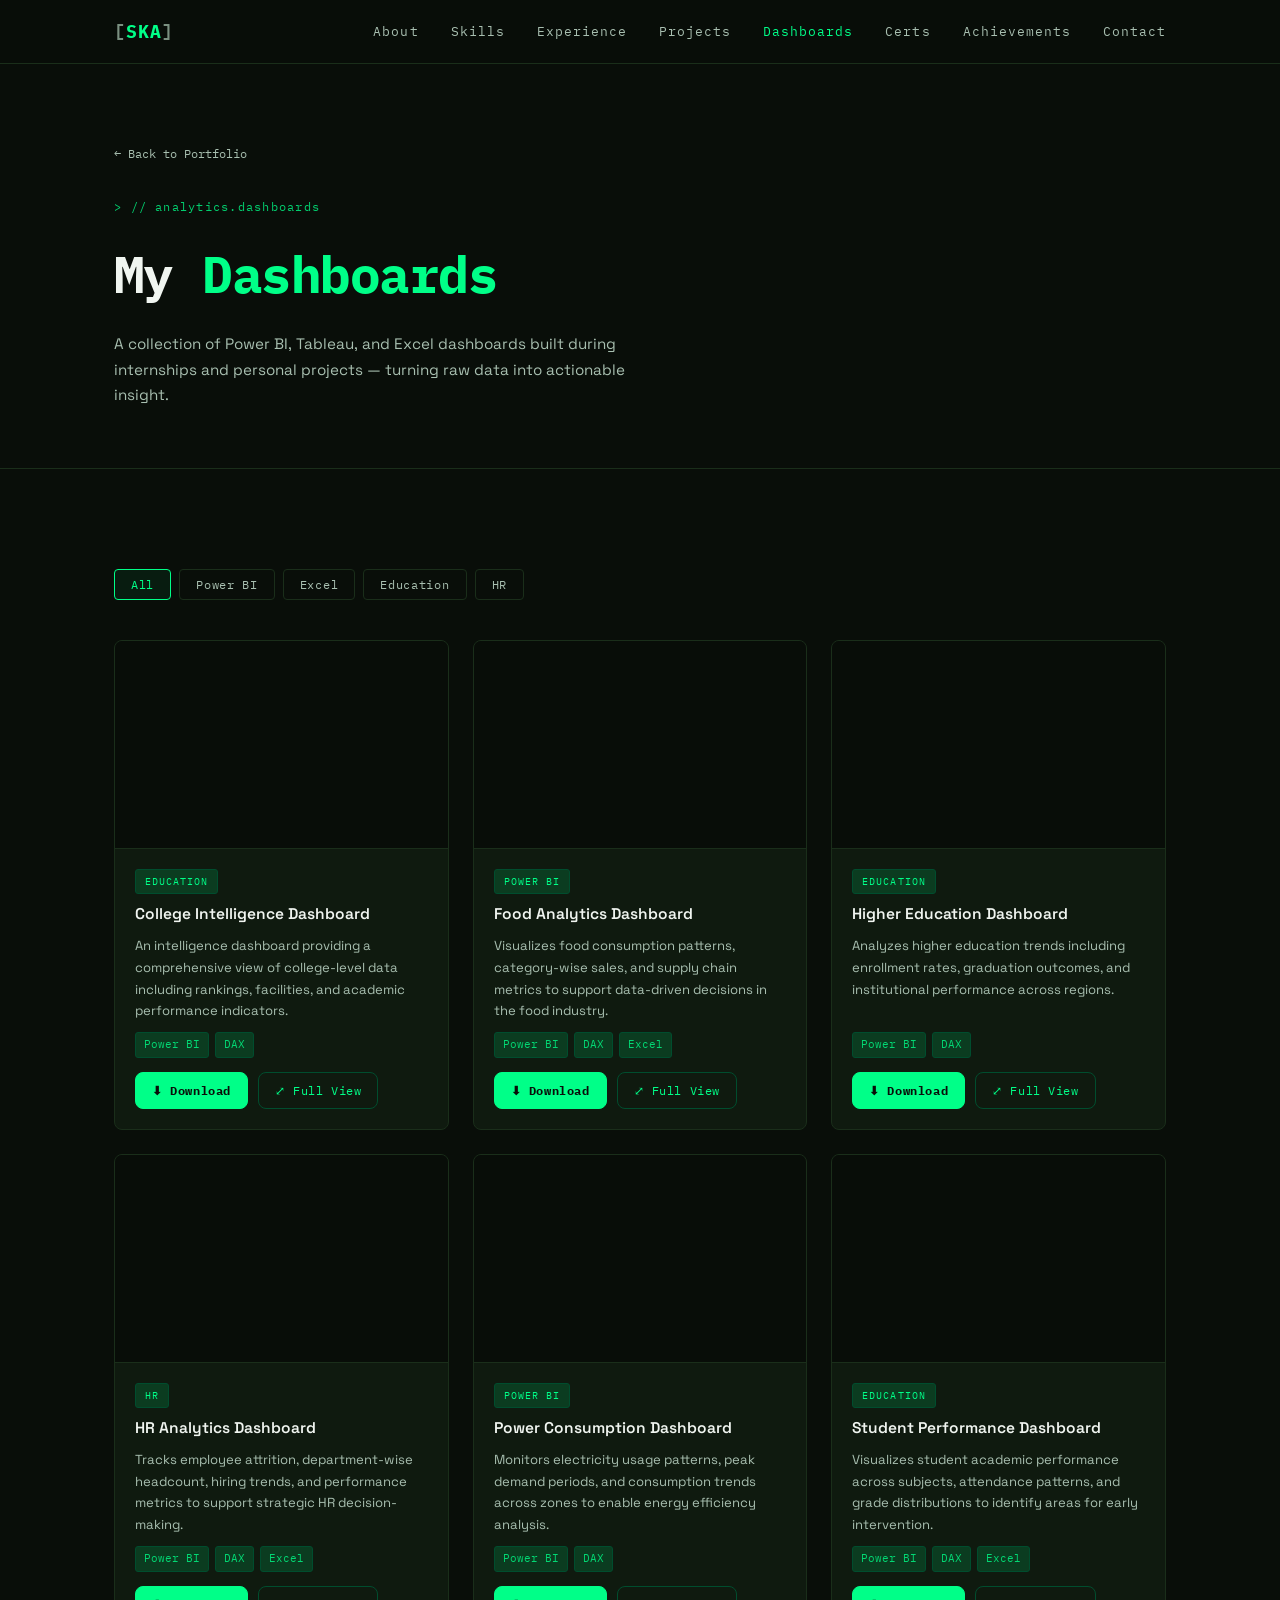
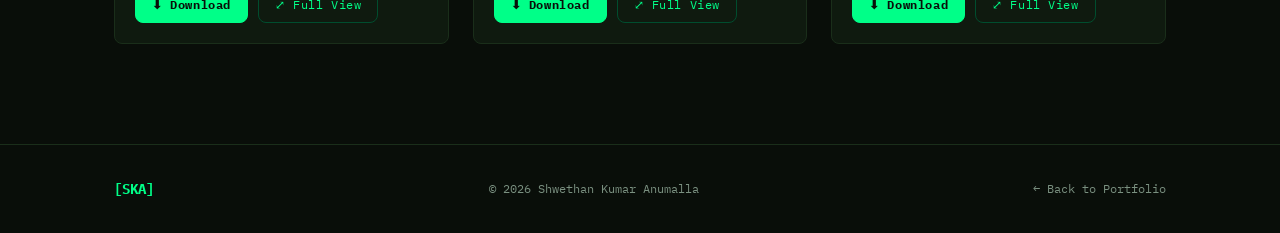
==== commit 9b3b860f: "Update dashboards.html" ====
--- a/dashboards.html
+++ b/dashboards.html
@@ -481,10 +481,10 @@
         <div class="dash-card" data-cat="powerbi">
           <div class="dash-preview">
             <iframe
-              src="dashboards/powerconsumptiondashboard (1).pdf#toolbar=0&navpanes=0&scrollbar=0"
+              src="dashboards/powerconsumptiondashboard.pdf#toolbar=0&navpanes=0&scrollbar=0"
               title="Power Consumption Dashboard"></iframe>
             <div class="dash-preview-overlay"
-              data-pdf="dashboards/powerconsumptiondashboard (1).pdf"
+              data-pdf="dashboards/powerconsumptiondashboard.pdf"
               data-title="Power Consumption Dashboard">
               <button class="dash-preview-btn">⤢ Expand</button>
             </div>
@@ -498,9 +498,9 @@
               <span class="dash-tool-tag">DAX</span>
             </div>
             <div class="dash-actions">
-              <a href="dashboards/powerconsumptiondashboard (1).pdf" download class="dash-btn primary">⬇ Download</a>
+              <a href="dashboards/powerconsumptiondashboard.pdf" download class="dash-btn primary">⬇ Download</a>
               <button class="dash-btn open-modal"
-                data-pdf="dashboards/powerconsumptiondashboard (1).pdf"
+                data-pdf="dashboards/powerconsumptiondashboard.pdf"
                 data-title="Power Consumption Dashboard">⤢ Full View</button>
             </div>
           </div>
